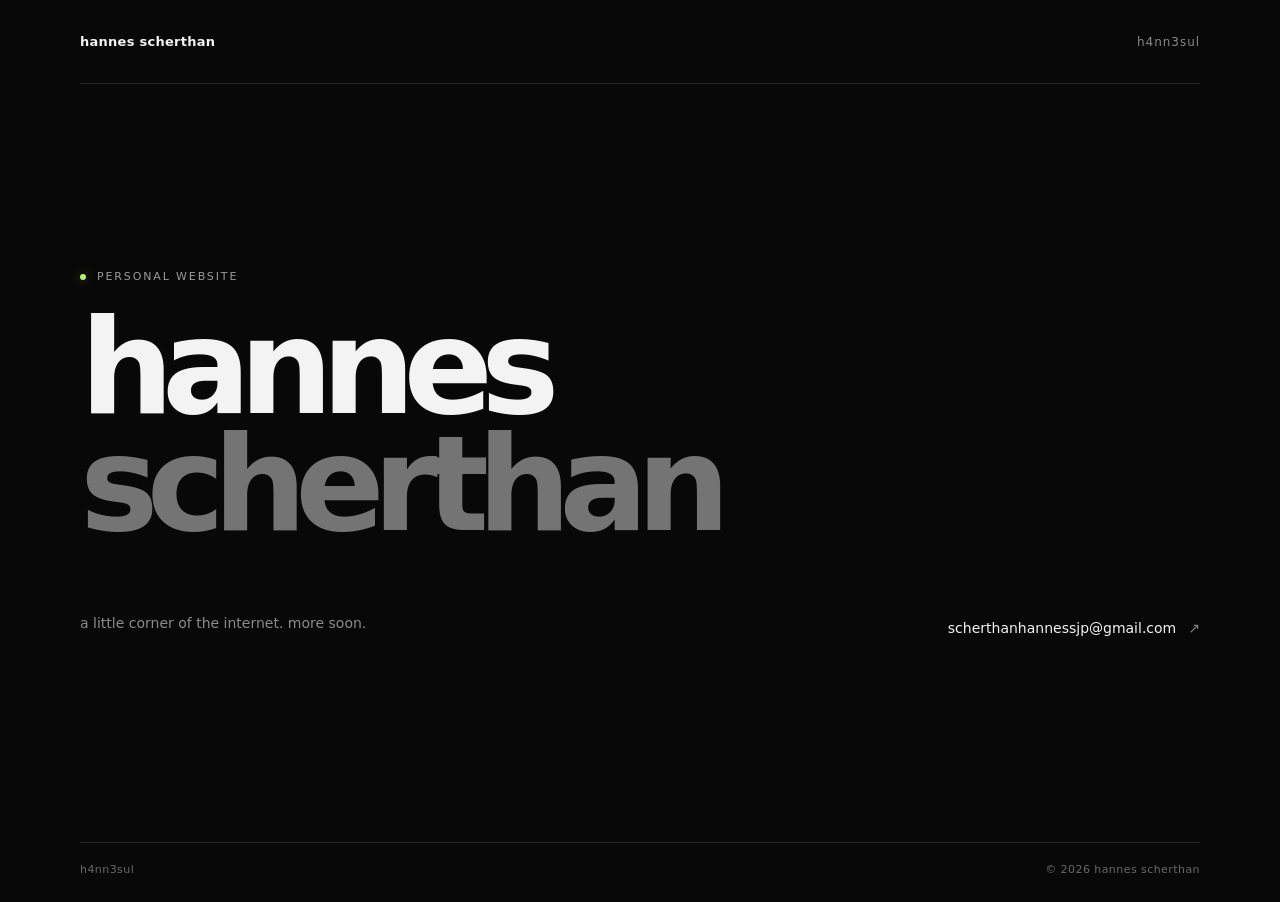
==== index.html @ 24073c15 "Add files via upload" ====
<!doctype html>
<html lang="en">
<head>
  <meta charset="utf-8">
  <meta name="viewport" content="width=device-width, initial-scale=1">
  <meta name="theme-color" content="#080808">
  <meta name="description" content="hannes scherthan — personal site.">
  <title>hannes scherthan — h4nn3sul</title>
  <style>
    :root { color-scheme: dark; font-family: Inter, ui-sans-serif, system-ui, -apple-system, BlinkMacSystemFont, "Segoe UI", sans-serif; background:#080808; color:#f3f3f3; }
    * { box-sizing:border-box; }
    html { scroll-behavior:smooth; }
    body { margin:0; min-height:100vh; background:#080808; }
    a { color:inherit; }
    .page { width:min(1120px, calc(100% - 48px)); margin:0 auto; }
    header { height:84px; display:flex; align-items:center; justify-content:space-between; border-bottom:1px solid #242424; }
    .wordmark { font-size:13px; font-weight:650; letter-spacing:.02em; text-decoration:none; }
    .handle { color:#898989; font-size:12px; letter-spacing:.08em; }
    main { min-height:calc(100svh - 142px); display:flex; flex-direction:column; justify-content:center; padding:100px 0 120px; }
    .eyebrow { display:flex; align-items:center; gap:11px; color:#9b9b9b; font-size:11px; letter-spacing:.17em; text-transform:uppercase; }
    .dot { width:6px; height:6px; border-radius:50%; background:#b6f36a; box-shadow:0 0 12px #b6f36a66; }
    h1 { margin:26px 0 0; max-width:900px; font-size:clamp(56px, 11vw, 132px); line-height:.88; letter-spacing:-.09em; font-weight:600; }
    h1 span { display:block; color:#747474; }
    .bottom { display:flex; justify-content:space-between; align-items:end; gap:32px; margin-top:70px; }
    .note { max-width:330px; margin:0; color:#8b8b8b; font-size:14px; line-height:1.7; }
    .contact { display:inline-flex; align-items:center; gap:12px; text-decoration:none; font-size:14px; }
    .contact span { color:#858585; transition:transform .2s ease, color .2s ease; }
    .contact:hover span { color:#f3f3f3; transform:translate(3px,-3px); }
    footer { display:flex; justify-content:space-between; padding:20px 0 26px; border-top:1px solid #242424; color:#696969; font-size:11px; letter-spacing:.04em; }
    @media (max-width:600px) { .page { width:calc(100% - 36px); } header { height:70px; } main { min-height:calc(100svh - 126px); padding:70px 0 84px; } h1 { font-size:clamp(52px, 14vw, 84px); } .bottom { align-items:flex-start; flex-direction:column; gap:28px; margin-top:50px; } footer { font-size:10px; } }
    @media (prefers-reduced-motion:reduce) { html { scroll-behavior:auto; } *,*::before,*::after { transition:none !important; } }
  </style>
</head>
<body>
  <div class="page">
    <header>
      <a class="wordmark" href="#top">hannes scherthan</a>
      <span class="handle">h4nn3sul</span>
    </header>
    <main id="top">
      <div class="eyebrow"><span class="dot" aria-hidden="true"></span> personal website</div>
      <h1>hannes <span>scherthan</span></h1>
      <div class="bottom">
        <p class="note">a little corner of the internet. more soon.</p>
        <a class="contact" href="mailto:scherthanhannessjp@gmail.com">scherthanhannessjp@gmail.com <span aria-hidden="true">↗</span></a>
      </div>
    </main>
    <footer><span>h4nn3sul</span><span>© <span id="year"></span> hannes scherthan</span></footer>
  </div>
  <script>document.getElementById('year').textContent = new Date().getFullYear();</script>
</body>
</html>
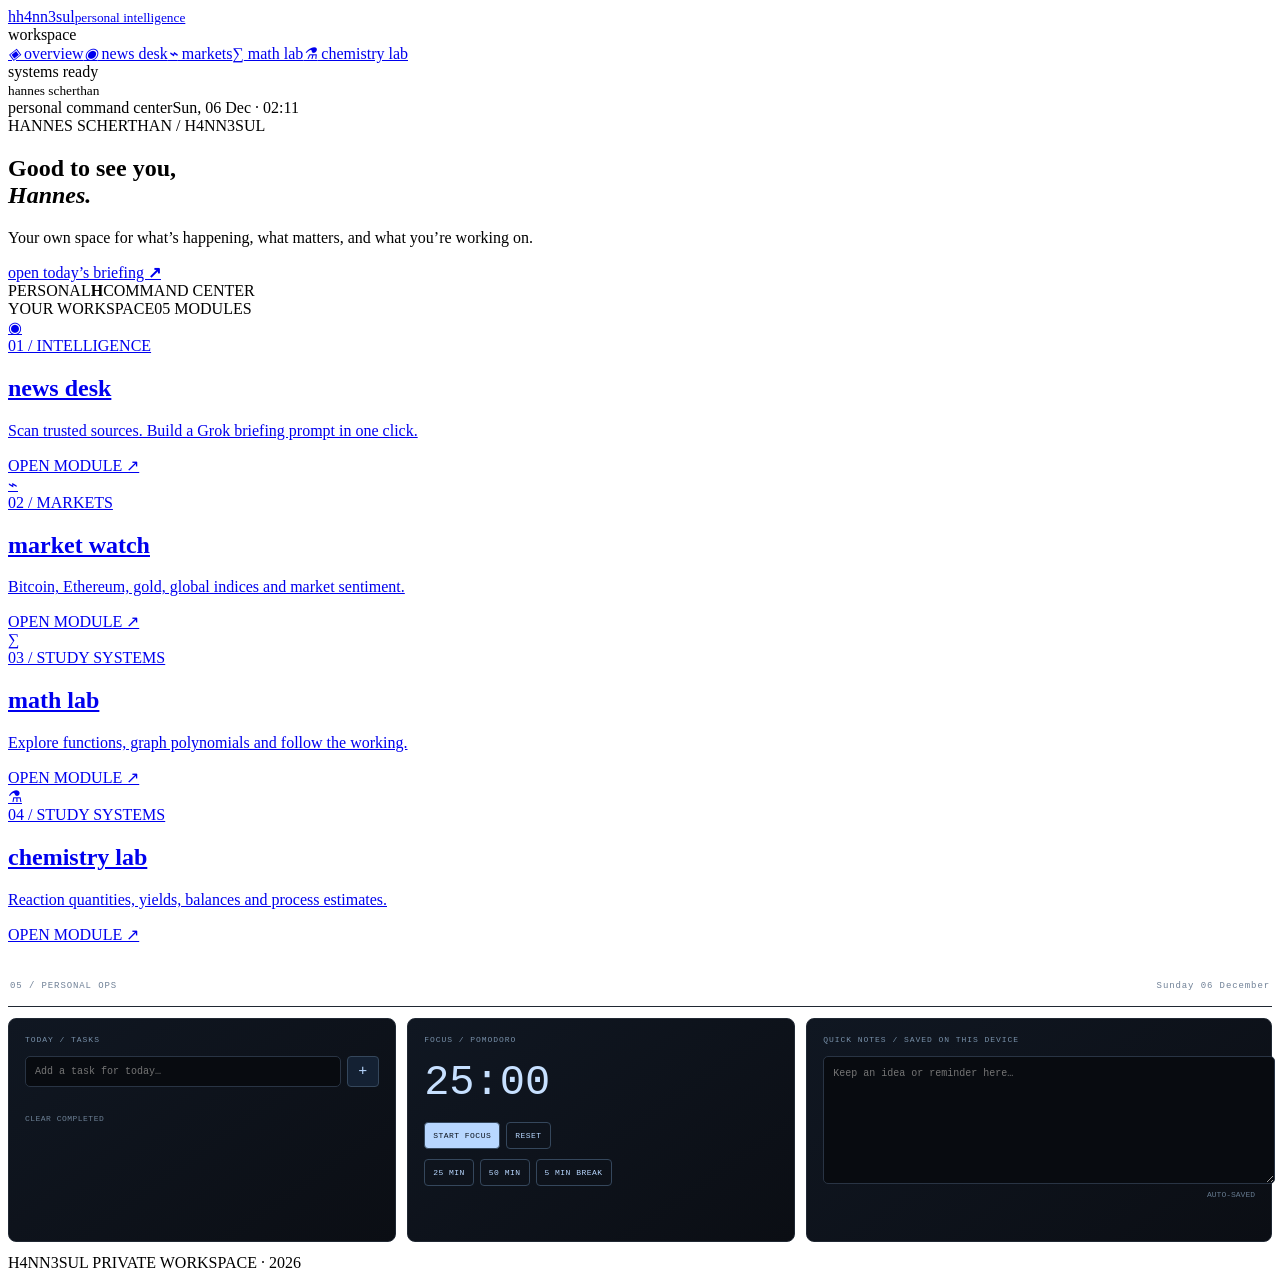
==== commit d9eb23c3: "Build Jarvis-style personal dashboard" ====
--- a/index.html
+++ b/index.html
@@ -1,52 +1,2 @@
-<!doctype html>
-<html lang="en">
-<head>
-  <meta charset="utf-8">
-  <meta name="viewport" content="width=device-width, initial-scale=1">
-  <meta name="theme-color" content="#080808">
-  <meta name="description" content="hannes scherthan — personal site.">
-  <title>hannes scherthan — h4nn3sul</title>
-  <style>
-    :root { color-scheme: dark; font-family: Inter, ui-sans-serif, system-ui, -apple-system, BlinkMacSystemFont, "Segoe UI", sans-serif; background:#080808; color:#f3f3f3; }
-    * { box-sizing:border-box; }
-    html { scroll-behavior:smooth; }
-    body { margin:0; min-height:100vh; background:#080808; }
-    a { color:inherit; }
-    .page { width:min(1120px, calc(100% - 48px)); margin:0 auto; }
-    header { height:84px; display:flex; align-items:center; justify-content:space-between; border-bottom:1px solid #242424; }
-    .wordmark { font-size:13px; font-weight:650; letter-spacing:.02em; text-decoration:none; }
-    .handle { color:#898989; font-size:12px; letter-spacing:.08em; }
-    main { min-height:calc(100svh - 142px); display:flex; flex-direction:column; justify-content:center; padding:100px 0 120px; }
-    .eyebrow { display:flex; align-items:center; gap:11px; color:#9b9b9b; font-size:11px; letter-spacing:.17em; text-transform:uppercase; }
-    .dot { width:6px; height:6px; border-radius:50%; background:#b6f36a; box-shadow:0 0 12px #b6f36a66; }
-    h1 { margin:26px 0 0; max-width:900px; font-size:clamp(56px, 11vw, 132px); line-height:.88; letter-spacing:-.09em; font-weight:600; }
-    h1 span { display:block; color:#747474; }
-    .bottom { display:flex; justify-content:space-between; align-items:end; gap:32px; margin-top:70px; }
-    .note { max-width:330px; margin:0; color:#8b8b8b; font-size:14px; line-height:1.7; }
-    .contact { display:inline-flex; align-items:center; gap:12px; text-decoration:none; font-size:14px; }
-    .contact span { color:#858585; transition:transform .2s ease, color .2s ease; }
-    .contact:hover span { color:#f3f3f3; transform:translate(3px,-3px); }
-    footer { display:flex; justify-content:space-between; padding:20px 0 26px; border-top:1px solid #242424; color:#696969; font-size:11px; letter-spacing:.04em; }
-    @media (max-width:600px) { .page { width:calc(100% - 36px); } header { height:70px; } main { min-height:calc(100svh - 126px); padding:70px 0 84px; } h1 { font-size:clamp(52px, 14vw, 84px); } .bottom { align-items:flex-start; flex-direction:column; gap:28px; margin-top:50px; } footer { font-size:10px; } }
-    @media (prefers-reduced-motion:reduce) { html { scroll-behavior:auto; } *,*::before,*::after { transition:none !important; } }
-  </style>
-</head>
-<body>
-  <div class="page">
-    <header>
-      <a class="wordmark" href="#top">hannes scherthan</a>
-      <span class="handle">h4nn3sul</span>
-    </header>
-    <main id="top">
-      <div class="eyebrow"><span class="dot" aria-hidden="true"></span> personal website</div>
-      <h1>hannes <span>scherthan</span></h1>
-      <div class="bottom">
-        <p class="note">a little corner of the internet. more soon.</p>
-        <a class="contact" href="mailto:scherthanhannessjp@gmail.com">scherthanhannessjp@gmail.com <span aria-hidden="true">↗</span></a>
-      </div>
-    </main>
-    <footer><span>h4nn3sul</span><span>© <span id="year"></span> hannes scherthan</span></footer>
-  </div>
-  <script>document.getElementById('year').textContent = new Date().getFullYear();</script>
-</body>
-</html>
+<!doctype html><html lang="en"><head><meta charset="utf-8"><meta name="viewport" content="width=device-width,initial-scale=1"><meta name="theme-color" content="#07090d"><title>h4nn3sul | command center</title><link rel="stylesheet" href="style.css"><style>.personal-tools{margin:22px 0 12px}.personal-head{display:flex;justify-content:space-between;border-bottom:1px solid #202833;padding:15px 2px;color:#708197;font:9px "DM Mono",monospace;letter-spacing:.1em}.ops-grid{display:grid;grid-template-columns:1fr 1fr 1.2fr;gap:11px;margin-top:11px}.ops-card{min-height:190px;padding:16px;background:linear-gradient(145deg,#101722,#0b0e14);border:1px solid #202833;border-radius:8px}.ops-label{font:8px "DM Mono",monospace;letter-spacing:.12em;color:#7890a9}#taskForm{display:flex;margin-top:12px;gap:6px}#taskInput,#quickNotes{width:100%;background:#080b10;border:1px solid #293444;border-radius:5px;color:#e8edf4;padding:9px;font:10px "DM Mono",monospace}#taskList{padding:0;list-style:none;margin:10px 0;max-height:110px;overflow:auto}#taskList li{display:flex;gap:7px;align-items:center;padding:5px 0;color:#b9c5d3;font-size:10px}#taskList li.done span{text-decoration:line-through;color:#647387}.ops-add,.ops-primary,.ops-secondary,.timer-presets button,.ops-link{font:8px "DM Mono",monospace;letter-spacing:.06em;border:1px solid #35475c;background:#142133;color:#b8d7ff;border-radius:4px;padding:8px;cursor:pointer}.ops-add{font-size:15px;padding:2px 10px}.ops-link{border:0;background:none;color:#6d8095;padding:4px 0}.timer{font:42px "DM Mono",monospace;color:#c7e0ff;margin:15px 0}.timer-controls,.timer-presets{display:flex;gap:6px}.ops-primary{background:#b8d7ff;color:#0a111c}.ops-secondary,.timer-presets button{background:transparent}.timer-presets{margin-top:10px}.notes-card{position:relative}#quickNotes{display:block;margin-top:12px;height:108px;resize:vertical;line-height:1.5}.save-status{display:block;text-align:right;color:#65798e;font:8px "DM Mono",monospace;margin-top:6px}@media(max-width:700px){.ops-grid{grid-template-columns:1fr}.ops-card{min-height:unset}}</style></head><body><div class="shell"><aside class="side"><a class="brand" href="index.html"><span class="sigil">h</span><span>h4nn3sul<small>personal intelligence</small></span></a><div class="navlabel">workspace</div><a class="nav active" href="index.html"><i>◈</i> overview</a><a class="nav" href="news.html"><i>◉</i> news desk</a><a class="nav" href="markets.html"><i>⌁</i> markets</a><a class="nav" href="math.html"><i>∑</i> math lab</a><a class="nav" href="chemistry.html"><i>⚗</i> chemistry lab</a><div class="sidefoot"><span class="pulse"></span> systems ready<br><small>hannes scherthan</small></div></aside><main class="main"><header class="top"><span>personal command center</span><span id="clock">local time</span></header><div class="content"><section class="welcome"><div><div class="kicker">HANNES SCHERTHAN <span> / H4NN3SUL</span></div><h1>Good to see you,<br><em>Hannes.</em></h1><p>Your own space for what’s happening, what matters, and what you’re working on.</p><a class="button" href="news.html">open today’s briefing <b>↗</b></a></div><div class="orb"><div class="orb-in"><span>PERSONAL</span><strong>H</strong><span>COMMAND CENTER</span></div></div></section><div class="sectionbar"><span>YOUR WORKSPACE</span><span>05 MODULES</span></div><section class="modulegrid"><a class="module newsmod" href="news.html"><div class="module-icon">◉</div><div class="modtag">01 / INTELLIGENCE</div><h2>news desk</h2><p>Scan trusted sources. Build a Grok briefing prompt in one click.</p><span class="launch">OPEN MODULE ↗</span></a><a class="module marketmod" href="markets.html"><div class="module-icon">⌁</div><div class="modtag">02 / MARKETS</div><h2>market watch</h2><p>Bitcoin, Ethereum, gold, global indices and market sentiment.</p><span class="launch">OPEN MODULE ↗</span></a><a class="module mathmod" href="math.html"><div class="module-icon">∑</div><div class="modtag">03 / STUDY SYSTEMS</div><h2>math lab</h2><p>Explore functions, graph polynomials and follow the working.</p><span class="launch">OPEN MODULE ↗</span></a><a class="module chemmod" href="chemistry.html"><div class="module-icon">⚗</div><div class="modtag">04 / STUDY SYSTEMS</div><h2>chemistry lab</h2><p>Reaction quantities, yields, balances and process estimates.</p><span class="launch">OPEN MODULE ↗</span></a></section><div class="personal-tools"><div class="personal-head"><span class="kicker">05 / PERSONAL OPS</span><span id="todayDate"></span></div><div class="ops-grid"><section class="ops-card"><div class="ops-label">TODAY / TASKS</div><form id="taskForm"><input id="taskInput" maxlength="100" placeholder="Add a task for today…" autocomplete="off"><button class="ops-add" aria-label="Add task">+</button></form><ul id="taskList"></ul><button id="clearDone" class="ops-link">CLEAR COMPLETED</button></section><section class="ops-card"><div class="ops-label">FOCUS / POMODORO</div><div class="timer" id="timer">25:00</div><div class="timer-controls"><button id="timerToggle" class="ops-primary">START FOCUS</button><button id="timerReset" class="ops-secondary">RESET</button></div><div class="timer-presets"><button data-min="25">25 MIN</button><button data-min="50">50 MIN</button><button data-min="5">5 MIN BREAK</button></div></section><section class="ops-card notes-card"><div class="ops-label">QUICK NOTES / SAVED ON THIS DEVICE</div><textarea id="quickNotes" placeholder="Keep an idea or reminder here…" maxlength="2000"></textarea><span id="noteSaved" class="save-status">AUTO-SAVED</span></section></div></div><footer>H4NN3SUL <span>PRIVATE WORKSPACE · 2026</span></footer></div></main></div><script>const d=new Date();document.getElementById('clock').textContent=d.toLocaleDateString('en-GB',{weekday:'short',day:'2-digit',month:'short'})+' · '+d.toLocaleTimeString('en-GB',{hour:'2-digit',minute:'2-digit'});const taskKey='h4nn3sul.tasks.v1',noteKey='h4nn3sul.notes.v1';document.querySelector('#todayDate').textContent=new Date().toLocaleDateString('en-GB',{weekday:'long',day:'2-digit',month:'long'});let tasks=JSON.parse(localStorage.getItem(taskKey)||'[]');function renderTasks(){let list=document.querySelector('#taskList');list.innerHTML='';tasks.forEach((t,i)=>{let li=document.createElement('li'),cb=document.createElement('input'),sp=document.createElement('span');cb.type='checkbox';cb.checked=t.done;cb.onchange=()=>{tasks[i].done=cb.checked;localStorage.setItem(taskKey,JSON.stringify(tasks));renderTasks()};sp.textContent=t.text;if(t.done)li.className='done';li.append(cb,sp);list.append(li)})}renderTasks();document.querySelector('#taskForm').onsubmit=e=>{e.preventDefault();let input=document.querySelector('#taskInput'),v=input.value.trim();if(v){tasks.push({text:v,done:false});localStorage.setItem(taskKey,JSON.stringify(tasks));input.value='';renderTasks()}};document.querySelector('#clearDone').onclick=()=>{tasks=tasks.filter(t=>!t.done);localStorage.setItem(taskKey,JSON.stringify(tasks));renderTasks()};let notes=document.querySelector('#quickNotes');notes.value=localStorage.getItem(noteKey)||'';notes.oninput=()=>{localStorage.setItem(noteKey,notes.value);document.querySelector('#noteSaved').textContent='SAVED '+new Date().toLocaleTimeString('en-GB',{hour:'2-digit',minute:'2-digit'})};let seconds=1500,timerId=null;function showTimer(){document.querySelector('#timer').textContent=String(Math.floor(seconds/60)).padStart(2,'0')+':'+String(seconds%60).padStart(2,'0')}document.querySelector('#timerToggle').onclick=()=>{if(timerId){clearInterval(timerId);timerId=null;document.querySelector('#timerToggle').textContent='RESUME FOCUS'}else{document.querySelector('#timerToggle').textContent='PAUSE';timerId=setInterval(()=>{seconds--;showTimer();if(seconds<=0){clearInterval(timerId);timerId=null;document.querySelector('#timerToggle').textContent='START AGAIN';document.querySelector('#timer').textContent='DONE';try{new AudioContext().resume()}catch{} }},1000)}};document.querySelector('#timerReset').onclick=()=>{clearInterval(timerId);timerId=null;seconds=1500;showTimer();document.querySelector('#timerToggle').textContent='START FOCUS'};document.querySelectorAll('[data-min]').forEach(b=>b.onclick=()=>{clearInterval(timerId);timerId=null;seconds=Number(b.dataset.min)*60;showTimer();document.querySelector('#timerToggle').textContent='START FOCUS'});</script></body></html>
+
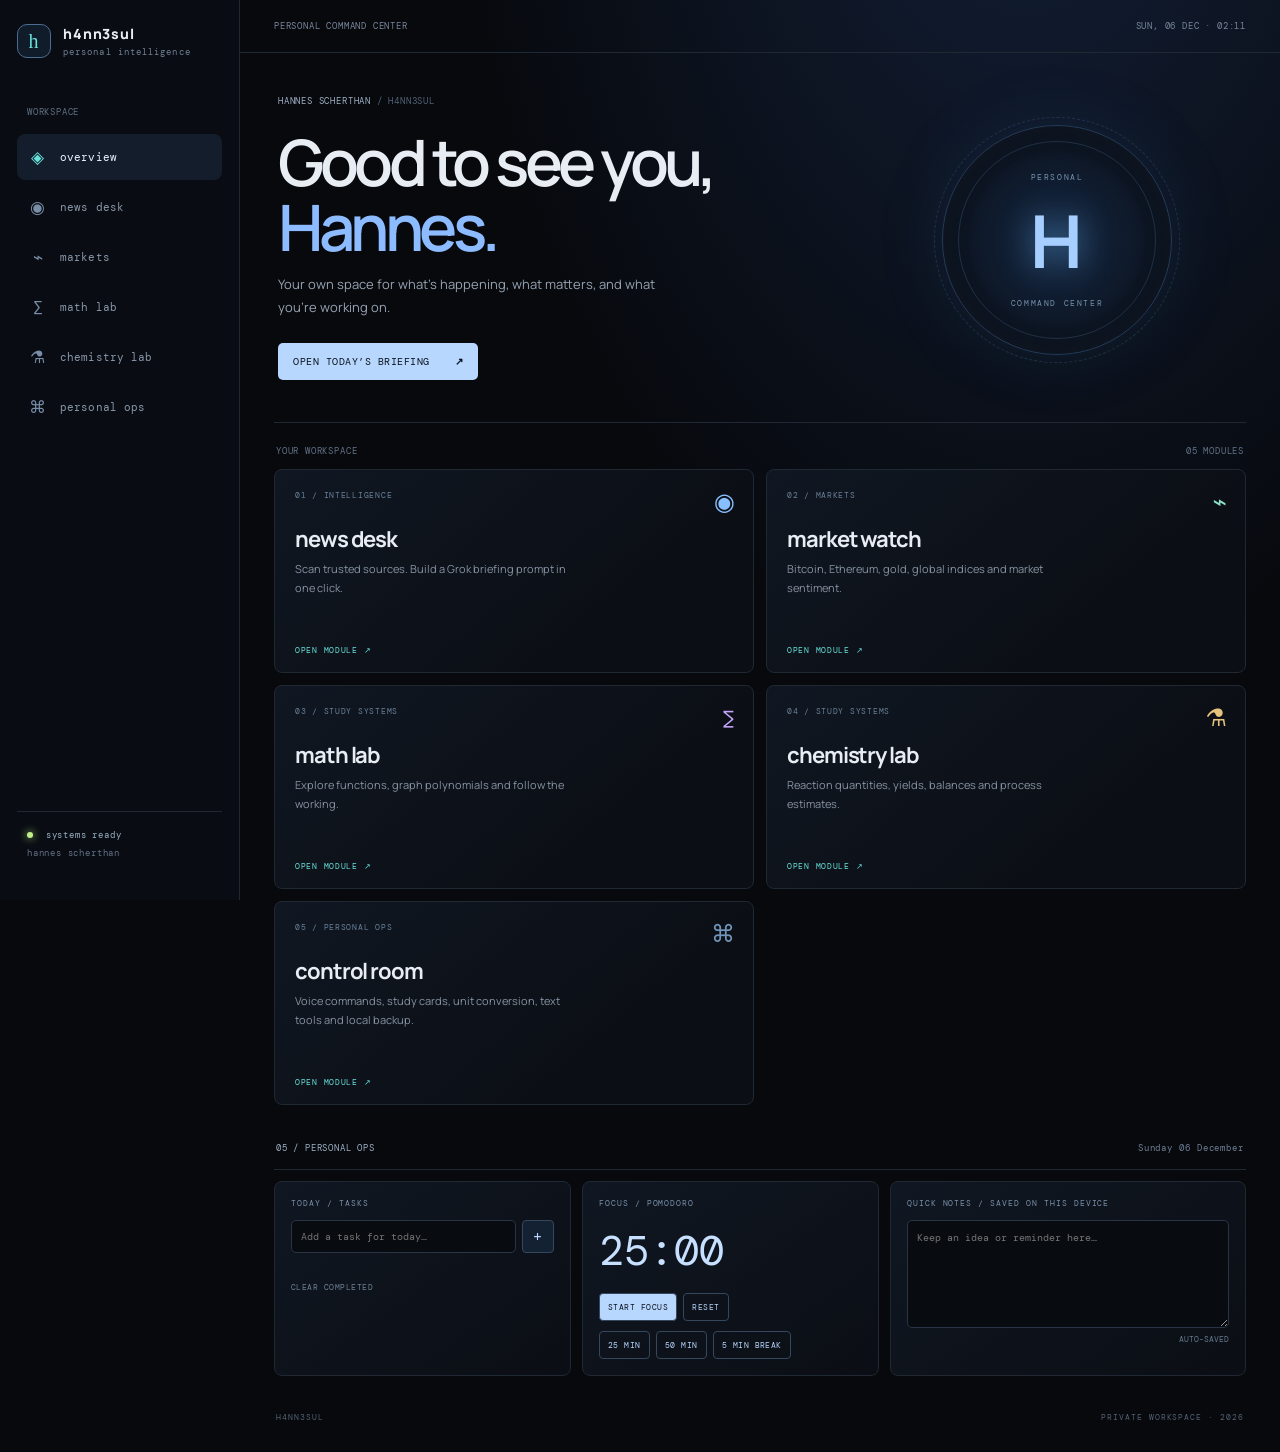
==== commit b4ea56b7: "Expand Jarvis dashboard features" ====
--- a/index.html
+++ b/index.html
@@ -1,2 +1,2 @@
-<!doctype html><html lang="en"><head><meta charset="utf-8"><meta name="viewport" content="width=device-width,initial-scale=1"><meta name="theme-color" content="#07090d"><title>h4nn3sul | command center</title><link rel="stylesheet" href="style.css"><style>.personal-tools{margin:22px 0 12px}.personal-head{display:flex;justify-content:space-between;border-bottom:1px solid #202833;padding:15px 2px;color:#708197;font:9px "DM Mono",monospace;letter-spacing:.1em}.ops-grid{display:grid;grid-template-columns:1fr 1fr 1.2fr;gap:11px;margin-top:11px}.ops-card{min-height:190px;padding:16px;background:linear-gradient(145deg,#101722,#0b0e14);border:1px solid #202833;border-radius:8px}.ops-label{font:8px "DM Mono",monospace;letter-spacing:.12em;color:#7890a9}#taskForm{display:flex;margin-top:12px;gap:6px}#taskInput,#quickNotes{width:100%;background:#080b10;border:1px solid #293444;border-radius:5px;color:#e8edf4;padding:9px;font:10px "DM Mono",monospace}#taskList{padding:0;list-style:none;margin:10px 0;max-height:110px;overflow:auto}#taskList li{display:flex;gap:7px;align-items:center;padding:5px 0;color:#b9c5d3;font-size:10px}#taskList li.done span{text-decoration:line-through;color:#647387}.ops-add,.ops-primary,.ops-secondary,.timer-presets button,.ops-link{font:8px "DM Mono",monospace;letter-spacing:.06em;border:1px solid #35475c;background:#142133;color:#b8d7ff;border-radius:4px;padding:8px;cursor:pointer}.ops-add{font-size:15px;padding:2px 10px}.ops-link{border:0;background:none;color:#6d8095;padding:4px 0}.timer{font:42px "DM Mono",monospace;color:#c7e0ff;margin:15px 0}.timer-controls,.timer-presets{display:flex;gap:6px}.ops-primary{background:#b8d7ff;color:#0a111c}.ops-secondary,.timer-presets button{background:transparent}.timer-presets{margin-top:10px}.notes-card{position:relative}#quickNotes{display:block;margin-top:12px;height:108px;resize:vertical;line-height:1.5}.save-status{display:block;text-align:right;color:#65798e;font:8px "DM Mono",monospace;margin-top:6px}@media(max-width:700px){.ops-grid{grid-template-columns:1fr}.ops-card{min-height:unset}}</style></head><body><div class="shell"><aside class="side"><a class="brand" href="index.html"><span class="sigil">h</span><span>h4nn3sul<small>personal intelligence</small></span></a><div class="navlabel">workspace</div><a class="nav active" href="index.html"><i>◈</i> overview</a><a class="nav" href="news.html"><i>◉</i> news desk</a><a class="nav" href="markets.html"><i>⌁</i> markets</a><a class="nav" href="math.html"><i>∑</i> math lab</a><a class="nav" href="chemistry.html"><i>⚗</i> chemistry lab</a><div class="sidefoot"><span class="pulse"></span> systems ready<br><small>hannes scherthan</small></div></aside><main class="main"><header class="top"><span>personal command center</span><span id="clock">local time</span></header><div class="content"><section class="welcome"><div><div class="kicker">HANNES SCHERTHAN <span> / H4NN3SUL</span></div><h1>Good to see you,<br><em>Hannes.</em></h1><p>Your own space for what’s happening, what matters, and what you’re working on.</p><a class="button" href="news.html">open today’s briefing <b>↗</b></a></div><div class="orb"><div class="orb-in"><span>PERSONAL</span><strong>H</strong><span>COMMAND CENTER</span></div></div></section><div class="sectionbar"><span>YOUR WORKSPACE</span><span>05 MODULES</span></div><section class="modulegrid"><a class="module newsmod" href="news.html"><div class="module-icon">◉</div><div class="modtag">01 / INTELLIGENCE</div><h2>news desk</h2><p>Scan trusted sources. Build a Grok briefing prompt in one click.</p><span class="launch">OPEN MODULE ↗</span></a><a class="module marketmod" href="markets.html"><div class="module-icon">⌁</div><div class="modtag">02 / MARKETS</div><h2>market watch</h2><p>Bitcoin, Ethereum, gold, global indices and market sentiment.</p><span class="launch">OPEN MODULE ↗</span></a><a class="module mathmod" href="math.html"><div class="module-icon">∑</div><div class="modtag">03 / STUDY SYSTEMS</div><h2>math lab</h2><p>Explore functions, graph polynomials and follow the working.</p><span class="launch">OPEN MODULE ↗</span></a><a class="module chemmod" href="chemistry.html"><div class="module-icon">⚗</div><div class="modtag">04 / STUDY SYSTEMS</div><h2>chemistry lab</h2><p>Reaction quantities, yields, balances and process estimates.</p><span class="launch">OPEN MODULE ↗</span></a></section><div class="personal-tools"><div class="personal-head"><span class="kicker">05 / PERSONAL OPS</span><span id="todayDate"></span></div><div class="ops-grid"><section class="ops-card"><div class="ops-label">TODAY / TASKS</div><form id="taskForm"><input id="taskInput" maxlength="100" placeholder="Add a task for today…" autocomplete="off"><button class="ops-add" aria-label="Add task">+</button></form><ul id="taskList"></ul><button id="clearDone" class="ops-link">CLEAR COMPLETED</button></section><section class="ops-card"><div class="ops-label">FOCUS / POMODORO</div><div class="timer" id="timer">25:00</div><div class="timer-controls"><button id="timerToggle" class="ops-primary">START FOCUS</button><button id="timerReset" class="ops-secondary">RESET</button></div><div class="timer-presets"><button data-min="25">25 MIN</button><button data-min="50">50 MIN</button><button data-min="5">5 MIN BREAK</button></div></section><section class="ops-card notes-card"><div class="ops-label">QUICK NOTES / SAVED ON THIS DEVICE</div><textarea id="quickNotes" placeholder="Keep an idea or reminder here…" maxlength="2000"></textarea><span id="noteSaved" class="save-status">AUTO-SAVED</span></section></div></div><footer>H4NN3SUL <span>PRIVATE WORKSPACE · 2026</span></footer></div></main></div><script>const d=new Date();document.getElementById('clock').textContent=d.toLocaleDateString('en-GB',{weekday:'short',day:'2-digit',month:'short'})+' · '+d.toLocaleTimeString('en-GB',{hour:'2-digit',minute:'2-digit'});const taskKey='h4nn3sul.tasks.v1',noteKey='h4nn3sul.notes.v1';document.querySelector('#todayDate').textContent=new Date().toLocaleDateString('en-GB',{weekday:'long',day:'2-digit',month:'long'});let tasks=JSON.parse(localStorage.getItem(taskKey)||'[]');function renderTasks(){let list=document.querySelector('#taskList');list.innerHTML='';tasks.forEach((t,i)=>{let li=document.createElement('li'),cb=document.createElement('input'),sp=document.createElement('span');cb.type='checkbox';cb.checked=t.done;cb.onchange=()=>{tasks[i].done=cb.checked;localStorage.setItem(taskKey,JSON.stringify(tasks));renderTasks()};sp.textContent=t.text;if(t.done)li.className='done';li.append(cb,sp);list.append(li)})}renderTasks();document.querySelector('#taskForm').onsubmit=e=>{e.preventDefault();let input=document.querySelector('#taskInput'),v=input.value.trim();if(v){tasks.push({text:v,done:false});localStorage.setItem(taskKey,JSON.stringify(tasks));input.value='';renderTasks()}};document.querySelector('#clearDone').onclick=()=>{tasks=tasks.filter(t=>!t.done);localStorage.setItem(taskKey,JSON.stringify(tasks));renderTasks()};let notes=document.querySelector('#quickNotes');notes.value=localStorage.getItem(noteKey)||'';notes.oninput=()=>{localStorage.setItem(noteKey,notes.value);document.querySelector('#noteSaved').textContent='SAVED '+new Date().toLocaleTimeString('en-GB',{hour:'2-digit',minute:'2-digit'})};let seconds=1500,timerId=null;function showTimer(){document.querySelector('#timer').textContent=String(Math.floor(seconds/60)).padStart(2,'0')+':'+String(seconds%60).padStart(2,'0')}document.querySelector('#timerToggle').onclick=()=>{if(timerId){clearInterval(timerId);timerId=null;document.querySelector('#timerToggle').textContent='RESUME FOCUS'}else{document.querySelector('#timerToggle').textContent='PAUSE';timerId=setInterval(()=>{seconds--;showTimer();if(seconds<=0){clearInterval(timerId);timerId=null;document.querySelector('#timerToggle').textContent='START AGAIN';document.querySelector('#timer').textContent='DONE';try{new AudioContext().resume()}catch{} }},1000)}};document.querySelector('#timerReset').onclick=()=>{clearInterval(timerId);timerId=null;seconds=1500;showTimer();document.querySelector('#timerToggle').textContent='START FOCUS'};document.querySelectorAll('[data-min]').forEach(b=>b.onclick=()=>{clearInterval(timerId);timerId=null;seconds=Number(b.dataset.min)*60;showTimer();document.querySelector('#timerToggle').textContent='START FOCUS'});</script></body></html>
+<!doctype html><html lang="en"><head><meta charset="utf-8"><meta name="viewport" content="width=device-width,initial-scale=1"><meta name="theme-color" content="#07090d"><title>h4nn3sul | command center</title><link rel="stylesheet" href="style.css"><style>.personal-tools{margin:22px 0 12px}.personal-head{display:flex;justify-content:space-between;border-bottom:1px solid #202833;padding:15px 2px;color:#708197;font:9px "DM Mono",monospace;letter-spacing:.1em}.ops-grid{display:grid;grid-template-columns:1fr 1fr 1.2fr;gap:11px;margin-top:11px}.ops-card{min-height:190px;padding:16px;background:linear-gradient(145deg,#101722,#0b0e14);border:1px solid #202833;border-radius:8px}.ops-label{font:8px "DM Mono",monospace;letter-spacing:.12em;color:#7890a9}#taskForm{display:flex;margin-top:12px;gap:6px}#taskInput,#quickNotes{width:100%;background:#080b10;border:1px solid #293444;border-radius:5px;color:#e8edf4;padding:9px;font:10px "DM Mono",monospace}#taskList{padding:0;list-style:none;margin:10px 0;max-height:110px;overflow:auto}#taskList li{display:flex;gap:7px;align-items:center;padding:5px 0;color:#b9c5d3;font-size:10px}#taskList li.done span{text-decoration:line-through;color:#647387}.ops-add,.ops-primary,.ops-secondary,.timer-presets button,.ops-link{font:8px "DM Mono",monospace;letter-spacing:.06em;border:1px solid #35475c;background:#142133;color:#b8d7ff;border-radius:4px;padding:8px;cursor:pointer}.ops-add{font-size:15px;padding:2px 10px}.ops-link{border:0;background:none;color:#6d8095;padding:4px 0}.timer{font:42px "DM Mono",monospace;color:#c7e0ff;margin:15px 0}.timer-controls,.timer-presets{display:flex;gap:6px}.ops-primary{background:#b8d7ff;color:#0a111c}.ops-secondary,.timer-presets button{background:transparent}.timer-presets{margin-top:10px}.notes-card{position:relative}#quickNotes{display:block;margin-top:12px;height:108px;resize:vertical;line-height:1.5}.save-status{display:block;text-align:right;color:#65798e;font:8px "DM Mono",monospace;margin-top:6px}@media(max-width:700px){.ops-grid{grid-template-columns:1fr}.ops-card{min-height:unset}}</style></head><body><div class="shell"><aside class="side"><a class="brand" href="index.html"><span class="sigil">h</span><span>h4nn3sul<small>personal intelligence</small></span></a><div class="navlabel">workspace</div><a class="nav active" href="index.html"><i>◈</i> overview</a><a class="nav" href="news.html"><i>◉</i> news desk</a><a class="nav" href="markets.html"><i>⌁</i> markets</a><a class="nav" href="math.html"><i>∑</i> math lab</a><a class="nav" href="chemistry.html"><i>⚗</i> chemistry lab</a><a class="nav" href="ops.html"><i>⌘</i> personal ops</a><div class="sidefoot"><span class="pulse"></span> systems ready<br><small>hannes scherthan</small></div></aside><main class="main"><header class="top"><span>personal command center</span><span id="clock">local time</span></header><div class="content"><section class="welcome"><div><div class="kicker">HANNES SCHERTHAN <span> / H4NN3SUL</span></div><h1>Good to see you,<br><em>Hannes.</em></h1><p>Your own space for what’s happening, what matters, and what you’re working on.</p><a class="button" href="news.html">open today’s briefing <b>↗</b></a></div><div class="orb"><div class="orb-in"><span>PERSONAL</span><strong>H</strong><span>COMMAND CENTER</span></div></div></section><div class="sectionbar"><span>YOUR WORKSPACE</span><span>05 MODULES</span></div><section class="modulegrid"><a class="module newsmod" href="news.html"><div class="module-icon">◉</div><div class="modtag">01 / INTELLIGENCE</div><h2>news desk</h2><p>Scan trusted sources. Build a Grok briefing prompt in one click.</p><span class="launch">OPEN MODULE ↗</span></a><a class="module marketmod" href="markets.html"><div class="module-icon">⌁</div><div class="modtag">02 / MARKETS</div><h2>market watch</h2><p>Bitcoin, Ethereum, gold, global indices and market sentiment.</p><span class="launch">OPEN MODULE ↗</span></a><a class="module mathmod" href="math.html"><div class="module-icon">∑</div><div class="modtag">03 / STUDY SYSTEMS</div><h2>math lab</h2><p>Explore functions, graph polynomials and follow the working.</p><span class="launch">OPEN MODULE ↗</span></a><a class="module chemmod" href="chemistry.html"><div class="module-icon">⚗</div><div class="modtag">04 / STUDY SYSTEMS</div><h2>chemistry lab</h2><p>Reaction quantities, yields, balances and process estimates.</p><span class="launch">OPEN MODULE ↗</span><a class="module opsmod" href="ops.html"><div class="module-icon">⌘</div><div class="modtag">05 / PERSONAL OPS</div><h2>control room</h2><p>Voice commands, study cards, unit conversion, text tools and local backup.</p><span class="launch">OPEN MODULE ↗</span></a></section><div class="personal-tools"><div class="personal-head"><span class="kicker">05 / PERSONAL OPS</span><span id="todayDate"></span></div><div class="ops-grid"><section class="ops-card"><div class="ops-label">TODAY / TASKS</div><form id="taskForm"><input id="taskInput" maxlength="100" placeholder="Add a task for today…" autocomplete="off"><button class="ops-add" aria-label="Add task">+</button></form><ul id="taskList"></ul><button id="clearDone" class="ops-link">CLEAR COMPLETED</button></section><section class="ops-card"><div class="ops-label">FOCUS / POMODORO</div><div class="timer" id="timer">25:00</div><div class="timer-controls"><button id="timerToggle" class="ops-primary">START FOCUS</button><button id="timerReset" class="ops-secondary">RESET</button></div><div class="timer-presets"><button data-min="25">25 MIN</button><button data-min="50">50 MIN</button><button data-min="5">5 MIN BREAK</button></div></section><section class="ops-card notes-card"><div class="ops-label">QUICK NOTES / SAVED ON THIS DEVICE</div><textarea id="quickNotes" placeholder="Keep an idea or reminder here…" maxlength="2000"></textarea><span id="noteSaved" class="save-status">AUTO-SAVED</span></section></div></div><footer>H4NN3SUL <span>PRIVATE WORKSPACE · 2026</span></footer></div></main></div><script>const d=new Date();document.getElementById('clock').textContent=d.toLocaleDateString('en-GB',{weekday:'short',day:'2-digit',month:'short'})+' · '+d.toLocaleTimeString('en-GB',{hour:'2-digit',minute:'2-digit'});const taskKey='h4nn3sul.tasks.v1',noteKey='h4nn3sul.notes.v1';document.querySelector('#todayDate').textContent=new Date().toLocaleDateString('en-GB',{weekday:'long',day:'2-digit',month:'long'});let tasks=JSON.parse(localStorage.getItem(taskKey)||'[]');function renderTasks(){let list=document.querySelector('#taskList');list.innerHTML='';tasks.forEach((t,i)=>{let li=document.createElement('li'),cb=document.createElement('input'),sp=document.createElement('span');cb.type='checkbox';cb.checked=t.done;cb.onchange=()=>{tasks[i].done=cb.checked;localStorage.setItem(taskKey,JSON.stringify(tasks));renderTasks()};sp.textContent=t.text;if(t.done)li.className='done';li.append(cb,sp);list.append(li)})}renderTasks();document.querySelector('#taskForm').onsubmit=e=>{e.preventDefault();let input=document.querySelector('#taskInput'),v=input.value.trim();if(v){tasks.push({text:v,done:false});localStorage.setItem(taskKey,JSON.stringify(tasks));input.value='';renderTasks()}};document.querySelector('#clearDone').onclick=()=>{tasks=tasks.filter(t=>!t.done);localStorage.setItem(taskKey,JSON.stringify(tasks));renderTasks()};let notes=document.querySelector('#quickNotes');notes.value=localStorage.getItem(noteKey)||'';notes.oninput=()=>{localStorage.setItem(noteKey,notes.value);document.querySelector('#noteSaved').textContent='SAVED '+new Date().toLocaleTimeString('en-GB',{hour:'2-digit',minute:'2-digit'})};let seconds=1500,timerId=null;function showTimer(){document.querySelector('#timer').textContent=String(Math.floor(seconds/60)).padStart(2,'0')+':'+String(seconds%60).padStart(2,'0')}document.querySelector('#timerToggle').onclick=()=>{if(timerId){clearInterval(timerId);timerId=null;document.querySelector('#timerToggle').textContent='RESUME FOCUS'}else{document.querySelector('#timerToggle').textContent='PAUSE';timerId=setInterval(()=>{seconds--;showTimer();if(seconds<=0){clearInterval(timerId);timerId=null;document.querySelector('#timerToggle').textContent='START AGAIN';document.querySelector('#timer').textContent='DONE';try{new AudioContext().resume()}catch{} }},1000)}};document.querySelector('#timerReset').onclick=()=>{clearInterval(timerId);timerId=null;seconds=1500;showTimer();document.querySelector('#timerToggle').textContent='START FOCUS'};document.querySelectorAll('[data-min]').forEach(b=>b.onclick=()=>{clearInterval(timerId);timerId=null;seconds=Number(b.dataset.min)*60;showTimer();document.querySelector('#timerToggle').textContent='START FOCUS'});</script></body></html>
 
--- a/style.css
+++ b/style.css
@@ -0,0 +1,6 @@
+@import url('https://fonts.googleapis.com/css2?family=DM+Mono:wght@400;500&family=Manrope:wght@400;500;600;700;800&display=swap');
+:root{color-scheme:dark;--bg:#07090d;--panel:#0d1118;--panel2:#111721;--line:#202833;--muted:#8390a1;--text:#e8edf4;--blue:#8cbcff;--cyan:#69e2dc;--lime:#c1f08b;font-family:Manrope,Inter,system-ui,sans-serif}*{box-sizing:border-box}body{margin:0;background:radial-gradient(ellipse at 80% -20%,#14213a 0,transparent 40%),var(--bg);color:var(--text);min-height:100vh}a{color:inherit;text-decoration:none}.shell{min-height:100vh}.side{width:240px;position:fixed;inset:0 auto 0 0;border-right:1px solid var(--line);background:#090c12;padding:24px 17px;display:flex;flex-direction:column;z-index:4}.brand{display:flex;align-items:center;gap:12px;font-size:14px;font-weight:800;letter-spacing:.06em}.brand small{display:block;color:#718096;font:9px 'DM Mono',monospace;letter-spacing:.12em;margin-top:3px}.sigil{width:34px;height:34px;border:1px solid #4b6d92;border-radius:10px;display:grid;place-items:center;color:var(--cyan);font:20px Georgia;background:#111c2a}.navlabel,.sectionbar,.modtag,.kicker,.launch,.top,.sidefoot,.nav{font-family:'DM Mono',monospace;letter-spacing:.09em}.navlabel{font-size:9px;color:#607084;margin:48px 0 14px 10px;text-transform:uppercase}.nav{padding:12px 11px;border-radius:8px;color:#8997a8;font-size:11px;letter-spacing:.01em;display:flex;align-items:center;gap:12px;margin:2px 0}.nav i{font-style:normal;font-size:17px;width:20px;text-align:center;color:#778da8}.nav:hover,.nav.active{background:#131d2b;color:#e6f2ff}.nav.active i{color:var(--cyan)}.sidefoot{margin-top:auto;padding:14px 10px;border-top:1px solid var(--line);font-size:9px;color:#9ab1c5;line-height:2}.sidefoot small{font-size:9px;color:#637286}.pulse{display:inline-block;width:6px;height:6px;background:var(--lime);border-radius:50%;margin-right:7px;box-shadow:0 0 9px #b7ef89}.main{margin-left:240px;min-height:100vh}.top{height:53px;border-bottom:1px solid var(--line);display:flex;align-items:center;justify-content:space-between;padding:0 34px;color:#78869a;font-size:9px;text-transform:uppercase}.content{max-width:1200px;margin:auto;padding:0 34px}.welcome{min-height:325px;display:flex;align-items:center;justify-content:space-between;border-bottom:1px solid var(--line);padding:42px 4px}.kicker{font-size:9px;color:#9fb0c5}.kicker span{color:#536277}h1{font-size:clamp(42px,5vw,68px);letter-spacing:-.07em;line-height:1.02;margin:22px 0 13px;font-weight:600}h1 em{font-style:normal;color:var(--blue)}.welcome p{color:#97a3b2;font-size:13px;max-width:400px;line-height:1.8;margin-bottom:24px}.button{display:inline-flex;gap:25px;align-items:center;background:#b8d7ff;color:#0a111c;padding:12px 15px;border-radius:5px;font:10px 'DM Mono',monospace;letter-spacing:.05em;text-transform:uppercase}.button:hover{background:var(--cyan)}.orb{width:230px;height:230px;border-radius:50%;margin:5px 70px 0 20px;display:grid;place-items:center;background:radial-gradient(circle,#152944 0,#0e1828 50%,#0a0e17 70%);border:1px solid #243b59;box-shadow:0 0 70px #2d71b322,inset 0 0 28px #4775a522;position:relative}.orb:before,.orb:after{content:"";position:absolute;border:1px solid #34516f77;border-radius:50%;inset:15px}.orb:after{inset:-9px;border-style:dashed;animation:spin 50s linear infinite}@keyframes spin{to{transform:rotate(360deg)}}.orb-in{display:flex;align-items:center;flex-direction:column;gap:8px;z-index:1;color:#7792ad;font:8px 'DM Mono',monospace;letter-spacing:.2em}.orb-in strong{font:700 73px Manrope;color:#a6cfff;text-shadow:0 0 30px #6ebdff88}.sectionbar{display:flex;justify-content:space-between;color:#627287;font-size:9px;padding:22px 2px 12px}.modulegrid{display:grid;grid-template-columns:repeat(2,minmax(0,1fr));gap:12px}.module{border:1px solid var(--line);background:linear-gradient(140deg,#101722,#0b0e14 75%);border-radius:8px;min-height:204px;padding:20px;position:relative;transition:.2s}.module:hover{border-color:#48617e;transform:translateY(-2px);background:#111a27}.module-icon{position:absolute;right:18px;top:14px;color:#7195ba;font-size:24px}.modtag{color:#688099;font-size:8px}.module h2{font-size:22px;letter-spacing:-.05em;margin:24px 0 6px}.module p{font-size:11px;color:#8793a2;max-width:280px;line-height:1.7;margin:0}.launch{position:absolute;bottom:17px;color:var(--cyan);font-size:8px}.newsmod .module-icon{color:#87bfff}.marketmod .module-icon{color:#8ce1c9}.mathmod .module-icon{color:#c6a5ff}.chemmod .module-icon{color:#e5c37d}footer{font:8px 'DM Mono',monospace;letter-spacing:.12em;color:#536174;display:flex;justify-content:space-between;padding:24px 2px 30px}.pagehead{padding:35px 0 25px;border-bottom:1px solid var(--line);margin-bottom:20px}.pagehead h1{font-size:36px;margin:10px 0}.pagehead p{font-size:12px;color:#8793a2;line-height:1.7;max-width:700px}.panel{background:linear-gradient(145deg,#101722,#0b0e14);border:1px solid var(--line);border-radius:8px;padding:17px;margin-bottom:13px}.panel h2,.panel h3{font-size:14px;margin:0 0 8px}.panel p,.muted{font-size:11px;color:#8996a6;line-height:1.7}.row{display:grid;grid-template-columns:repeat(2,minmax(0,1fr));gap:12px}.grid3{display:grid;grid-template-columns:repeat(3,minmax(0,1fr));gap:12px}.tag{font:8px 'DM Mono',monospace;color:var(--cyan);letter-spacing:.12em;text-transform:uppercase}.input,select,textarea{width:100%;background:#080b10;border:1px solid #293444;color:#e8edf4;border-radius:5px;padding:10px;font:11px 'DM Mono',monospace}.label{display:block;color:#8998a9;font:9px 'DM Mono',monospace;margin:12px 0 5px}.btn{display:inline-flex;border:1px solid #425a74;color:#b8d7ff;background:#142133;border-radius:5px;padding:10px 13px;cursor:pointer;font:9px 'DM Mono',monospace;letter-spacing:.05em}.btn:hover{background:#243c58}.output{white-space:pre-wrap;color:#c2d0df;background:#080b10;border:1px solid #222f3d;padding:12px;border-radius:5px;font:10px/1.8 'DM Mono',monospace;margin-top:11px;min-height:36px}.smallnote{font-size:9px;line-height:1.6;color:#68788d}.chips{display:flex;flex-wrap:wrap;gap:8px}.chip{font:9px 'DM Mono',monospace;border:1px solid #293849;color:#a9bfd7;padding:8px 10px;border-radius:4px}.chip:hover{border-color:#7896b7}.copy{float:right}.chartbox{height:380px;border:1px solid var(--line);border-radius:7px;overflow:hidden}.chartbox iframe{width:100%;height:100%;border:0}.canvas{width:100%;height:270px;background:#080b10;border:1px solid #283343;border-radius:6px;margin-top:12px}.mono{font-family:'DM Mono',monospace}@media(max-width:850px){.side{width:62px;padding:17px 8px}.brand{justify-content:center}.brand span:last-child,.navlabel,.nav:not(.active){font-size:0}.brand small,.sidefoot,.nav.active{font-size:0}.nav{justify-content:center;padding:12px 0}.nav i{font-size:17px}.main{margin-left:62px}.content{padding:0 20px}.orb{width:160px;height:160px;margin-right:15px}.orb-in strong{font-size:52px}}@media(max-width:580px){.top{padding:0 17px}.content{padding:0 14px}.welcome{min-height:275px}.orb{width:90px;height:90px;margin:0 2px}.orb:before{inset:7px}.orb-in strong{font-size:29px}.orb-in{font-size:5px}h1{font-size:40px}.modulegrid,.row,.grid3{grid-template-columns:1fr}.module{min-height:175px}.pagehead h1{font-size:30px}}
+
+/* dashboard personal tools */
+
+
